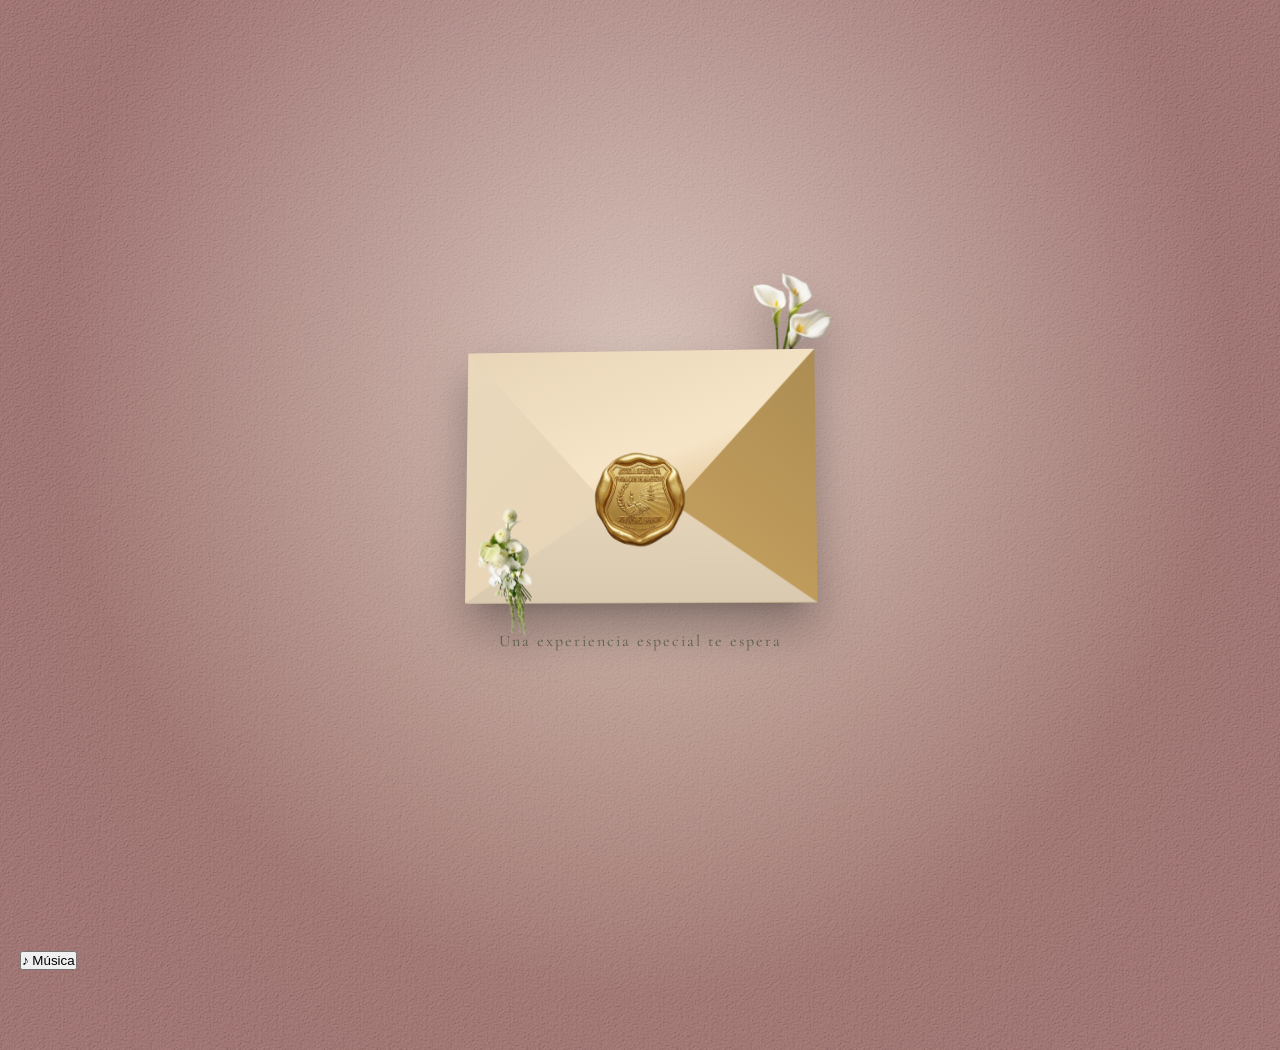
==== index.html @ a8f08524 "first commit" ====
<!DOCTYPE html>
<html lang="es">
<head>
    <meta charset="UTF-8">
    <meta name="viewport" content="width=device-width, initial-scale=1.0">
    <title>Invitación | Feria Educativa y Productiva</title>
    <meta property="og:type" content="website">
    <meta property="og:title" content="Una invitación especial">
    <meta property="og:description" content="Te invitamos a ser parte de la Apertura de la Feria Educativa y Productiva.">
    <meta property="og:image" content="https://TU-DOMINIO.com/assets/img/preview-invitacion.jpg">
    <meta property="og:url" content="https://TU-DOMINIO.com/">
    <meta property="og:image:width" content="1200">
    <meta property="og:image:height" content="630">

    <!-- Twitter y otras plataformas -->
    <meta name="twitter:card" content="summary_large_image">
    <meta name="twitter:title" content="Una invitación especial">
    <meta name="twitter:description" content="Apertura de la Feria Educativa y Productiva">
    <meta name="twitter:image" content="https://TU-DOMINIO.com/assets/img/preview-invitacion.jpg">
    <link rel="stylesheet" href="style.css">
</head>
<body>

    <main class="scene">

        <div class="envelope-wrapper" id="envelopeWrapper">

            <div class="envelope">
                
                <div class="envelope-back"></div>
                
                <!-- Decoración superior derecha -->
                <img src="assets/img/flores1.png" class="decoracion flor-superior" alt="Flores decorativas">

                <!-- Decoración inferior izquierda -->
                <img src="assets/img/flor2.png" class="decoracion flor-inferior" alt="Flores decorativas">
                
                <!-- Parte trasera -->
                <!-- Carta interior -->
                <div class="letter">
                    <div class="letter-content">
                        <span class="letter-title">Una invitación especial</span>
                        <span class="letter-subtitle">
                            Feria Educativa y Productiva
                        </span>
                    </div>
                </div>

                <!-- Pliegues laterales -->
                <div class="fold-left"></div>
                <div class="fold-right"></div>

                <!-- Pliegue inferior -->
                <div class="fold-bottom"></div>

                <!-- Solapa superior -->
                <div class="flap"></div>

                <button class="seal-button" id="sealButton" aria-label="Abrir invitación">
                    <img src="assets/img/sello.png" class="sello" alt="Sello">
                </button>
            </div>

        </div>

        <p class="scene-caption">Una experiencia especial te espera</p>

    </main>

    <!-- Audio de fondo de la invitación -->
  <audio id="bg-music" loop preload="auto">
    <source src="../assets/audio/musica-feria.mp3" type="audio/mpeg">
  </audio>

  <!-- Botón discreto para controlar la música -->
  <button type="button" id="music-toggle" class="music-btn" aria-label="Activar o pausar música">
    ♪ Música
  </button>

  <script src="script.js"></script>
</body>
</html>
---- style.css ----
@import url('https://fonts.googleapis.com/css2?family=Cormorant+Garamond:wght@400;500;600&family=Great+Vibes&display=swap');

/* =================================
   VARIABLES
================================= */

:root {
    --olive: #F7E5C8;
    --olive-light: #e8d5b7;
    --olive-dark: #c6a15f;

    --gold: #722F37;
    --gold-light: #e8d5b7;

    --cream: #f3f0e9;
}


/* =================================
   RESET
================================= */

* {
    margin: 0;
    padding: 0;
    box-sizing: border-box;
}

body {
    min-height: 100vh;
    overflow-x: hidden;

    background:var(--gold);
    background-image: 
      /* 1. Iluminación suave tipo duna / luz natural */
      radial-gradient(ellipse at 50% 35%, rgba(255, 250, 240, 0.55) 0%, transparent 65%),
      radial-gradient(ellipse at 50% 55%, rgba(186, 162, 124, 0.25) 0%, transparent 70%),
      /* 2. Relieve granular 3D de arena mediante iluminación SVG */
      url("data:image/svg+xml,%3Csvg viewBox='0 0 160 160' xmlns='http://www.w3.org/2000/svg'%3E%3Cfilter id='sandTexture'%3E%3CfeTurbulence type='fractalNoise' baseFrequency='1.35' numOctaves='3' seed='12' stitchTiles='stitch' result='noise'/%3E%3CfeDiffuseLighting in='noise' lighting-color='%23f7eedc' surfaceScale='1.6' result='light'%3E%3CfeDistantLight azimuth='45' elevation='55'/%3E%3C/feDiffuseLighting%3E%3C/filter%3E%3Crect width='100%25' height='100%25' filter='url(%23sandTexture)' opacity='0.42'/%3E%3C/svg%3E");
    background-repeat: no-repeat, no-repeat, repeat;
    background-size: 100% 100%, 100% 100%, 150px 150px;
    font-family: 'Cinzel', serif;
    overflow-x: hidden;
    padding: 50px 20px 80px 20px;

    font-family: 'Cormorant Garamond', serif;
}


/* =================================
   ESCENA
================================= */

.scene {
    min-height: 100vh;
    min-height: 100svh;

    display: flex;
    flex-direction: column;
    align-items: center;
    justify-content: center;

    padding: 30px 18px;
}


/* =================================
   CONTENEDOR DEL SOBRE
================================= */

.envelope-wrapper {
    width: min(88vw, 350px);
    aspect-ratio: 1.38 / 1;

    perspective: 1600px;

    transition:
        transform 1.4s ease,
        opacity 1s ease;
}

.envelope {
    position: relative;
    width: 100%;
    height: 100%;

    transform-style: preserve-3d;
    transform: rotateX(7deg) rotateY(-4deg);

    filter: drop-shadow(0 25px 22px rgba(0, 0, 0, 0.28));

    transition: transform 1.5s ease;
}


/* =================================
   PAPEL DEL SOBRE
================================= */

.envelope-back {
    position: absolute;
    inset: 0;
    overflow: hidden;

    border-radius: 4px;

    background:
        repeating-linear-gradient(
            110deg,
            rgba(255,255,255,.018) 0px,
            rgba(255,255,255,.018) 1px,
            transparent 2px,
            transparent 4px
        ),
        repeating-linear-gradient(
            0deg,
            rgba(0,0,0,.015) 0px,
            transparent 2px,
            transparent 5px
        ),
        linear-gradient(
            145deg,
            var(--olive-light),
            var(--olive) 65%,
            var(--olive-dark)
        );

    box-shadow:
        inset 0 2px 3px rgba(255,255,255,.16),
        inset 0 -8px 15px rgba(0,0,0,.16);
}


/* =================================
   CARTA INTERIOR
================================= */

.letter {
    position: absolute;

    width: 88%;
    height: 92%;

    left: 6%;
    bottom: 3%;

    background:
        repeating-linear-gradient(
            45deg,
            rgba(0,0,0,.015) 0px,
            rgba(0,0,0,.015) 1px,
            transparent 2px,
            transparent 4px
        ),
        #f8f5ef;

    box-shadow:
        0 8px 20px rgba(0,0,0,.20);

    z-index: 1;

    transform: translateY(0);

    transition:
        transform 1.7s cubic-bezier(.2,.7,.2,1);
}

.letter-content {
    position: absolute;
    top: 15%;
    left: 0;
    width: 100%;

    text-align: center;
    color: var(--gold);
}

.letter-title {
    display: block;
    font-family: 'Great Vibes', cursive;
    font-size: clamp(22px, 5vw, 36px);
}

.letter-subtitle {
    display: block;
    font-size: clamp(14px, 3vw, 20px);
    letter-spacing: 2px;
    margin-top: 10px;
}


/* =================================
   PLIEGUE IZQUIERDO
================================= */

.fold-left {
    position: absolute;
    inset: 0;

    background:
        linear-gradient(
            130deg,
            rgba(255,255,255,.07),
            transparent 65%
        ),
        var(--olive-light);

    clip-path: polygon(
        0 0,
        0 100%,
        50% 56%
    );

    z-index: 3;
}


/* =================================
   PLIEGUE DERECHO
================================= */

.fold-right {
    position: absolute;
    inset: 0;

    background:
        linear-gradient(
            220deg,
            rgba(0,0,0,.13),
            transparent 65%
        ),
        var(--olive-dark);

    clip-path: polygon(
        100% 0,
        100% 100%,
        50% 56%
    );

    z-index: 3;
}


/* =================================
   PLIEGUE INFERIOR
================================= */

.fold-bottom {
    position: absolute;
    inset: 0;

    background:
        linear-gradient(
            to bottom,
            rgba(255,255,255,.04),
            rgba(0,0,0,.12)
        ),
        var(--olive);

    clip-path: polygon(
        0 100%,
        50% 52%,
        100% 100%
    );

    z-index: 4;
}


/* =================================
   SOLAPA SUPERIOR 3D
================================= */

.flap {
    position: absolute;

    inset: 0 0 auto 0;
    height: 76%;

    clip-path: polygon(
        0 0,
        100% 0,
        50% 100%
    );

    background:
        repeating-linear-gradient(
            115deg,
            rgba(255,255,255,.02) 0px,
            rgba(255,255,255,.02) 1px,
            transparent 2px,
            transparent 4px
        ),
        linear-gradient(
            160deg,
            var(--olive-light),
            var(--olive) 55%,
            var(--olive-dark)
        );

    transform-origin: top center;
    transform: rotateX(0deg);

    transition:
        transform 1.5s cubic-bezier(.22,.65,.25,1);

    backface-visibility: visible;

    z-index: 7;
}

/* ==============================
   IMAGEN DEL SELLO
================================ */

.sello {
    position: absolute;

    width: 120px;
    height: auto;

    top: 65%;
    left: 50%;

    transform: translate(-50%, -50%);

    object-fit: contain;

    z-index: 8; /* Antes era 6 */

    pointer-events: none;

    transition:
        transform 0.5s ease,
        opacity 0.5s ease;
}
/* Desaparición del sello al hacer clic */
.control-sobre:checked + .sobre .sello {
    opacity: 0;
    transform: translate(-50%, -50%) scale(0.4);
    transition: opacity 0.5s ease, transform 0.5s ease;
}

/* Botón del sello */
.seal-button {
    position: absolute;
    top: 60%;
    left: 50%;

    width: 100px;
    height: auto;

    transform: translate(-50%, -50%);

    border: none;
    background: transparent;
    cursor: pointer;

    z-index: 8;
}

/* Imagen dentro del botón */
.seal-button .sello {
    position: relative;
    top: auto;
    left: auto;

    width: 100%;
    height: 100%;

    transform: none;
    object-fit: contain;

    pointer-events: none;
}

/* Desaparece el sello al abrir */
.envelope-wrapper.open .seal-button {
    opacity: 0;
    transform: translate(-50%, -50%) scale(0.3);
    pointer-events: none;

    transition: opacity 0.5s ease, transform 0.5s ease;
}

/* La hoja sale del sobre */
.envelope-wrapper.open .letter {
    transform: translateY(-110%);
    z-index: 6;
}

/* Solapa se abre */
.envelope-wrapper.open .flap {
    transform: rotateX(180deg);
    z-index: 0;
}

/* =================================
   DECORACIONES FLORALES
================================= */

.decoracion {
    position: absolute;
    height: auto;
    object-fit: contain;
    pointer-events: none;
    z-index: 5;
}

/* Flores superiores derecha */
.flor-superior {
    width: 100px;

    top: -85px;
    right: -25px;

    transform: rotate(8deg);
}

/* Flores inferiores izquierda */
.flor-inferior {
    width: 135px;

    bottom: -35px;
    left: -25px;

    transform: rotate(-8deg);
}

@keyframes indicate {
    0%, 100% {
        transform: translateY(0);
        opacity: 1;
    }

    50% {
        transform: translateY(5px);
        opacity: .5;
    }
}


/* =================================
   TEXTO EXTERIOR
================================= */

.scene-caption {
    margin-top: 28px;

    font-family: 'Cormorant Garamond', serif;

    font-size: 16px;
    letter-spacing: 2px;

    color: #62664f;

    text-align: center;

    transition: opacity .5s ease;
}


/* =================================
   ANIMACIÓN AL ABRIR
================================= */

.envelope-wrapper.open .flap {
    transform: rotateX(180deg);
    z-index: 0;
}

.envelope-wrapper.open .seal-button {
    opacity: 0;
    transform: translate(-50%, -50%) scale(.3);
    pointer-events: none;
}

.envelope-wrapper.open .open-instruction {
    opacity: 0;
    transform: translateY(10px);
}

.envelope-wrapper.open .letter {
    transform: translateY(-75%);
}

.envelope-wrapper.open .envelope {
    transform: rotateX(0deg) rotateY(0deg) scale(1.03);
}

.envelope-wrapper.open {
    transform: translateY(-10px);
}

.envelope-wrapper.open ~ .scene-caption {
    opacity: 0;
}


/* =================================
   RESPONSIVE
================================= */

@media (max-width: 600px) {

    .scene {
        padding: 20px 12px;
    }

    .envelope-wrapper {
        width: min(94vw, 440px);
    }

    .scene-caption {
        margin-top: 22px;
        font-size: 14px;
    }

    .open-instruction {
        font-size: 19px;
    }
}

@media (max-width: 360px) {

    .envelope-wrapper {
        width: 96vw;
    }

    .seal-button {
        width: 95px;
    }

    .open-instruction {
        font-size: 17px;
    }
}


/* Reducir animaciones si el dispositivo lo solicita */

@media (prefers-reduced-motion: reduce) {
    *,
    *::before,
    *::after {
        animation-duration: .01ms !important;
        transition-duration: .01ms !important;
    }
}
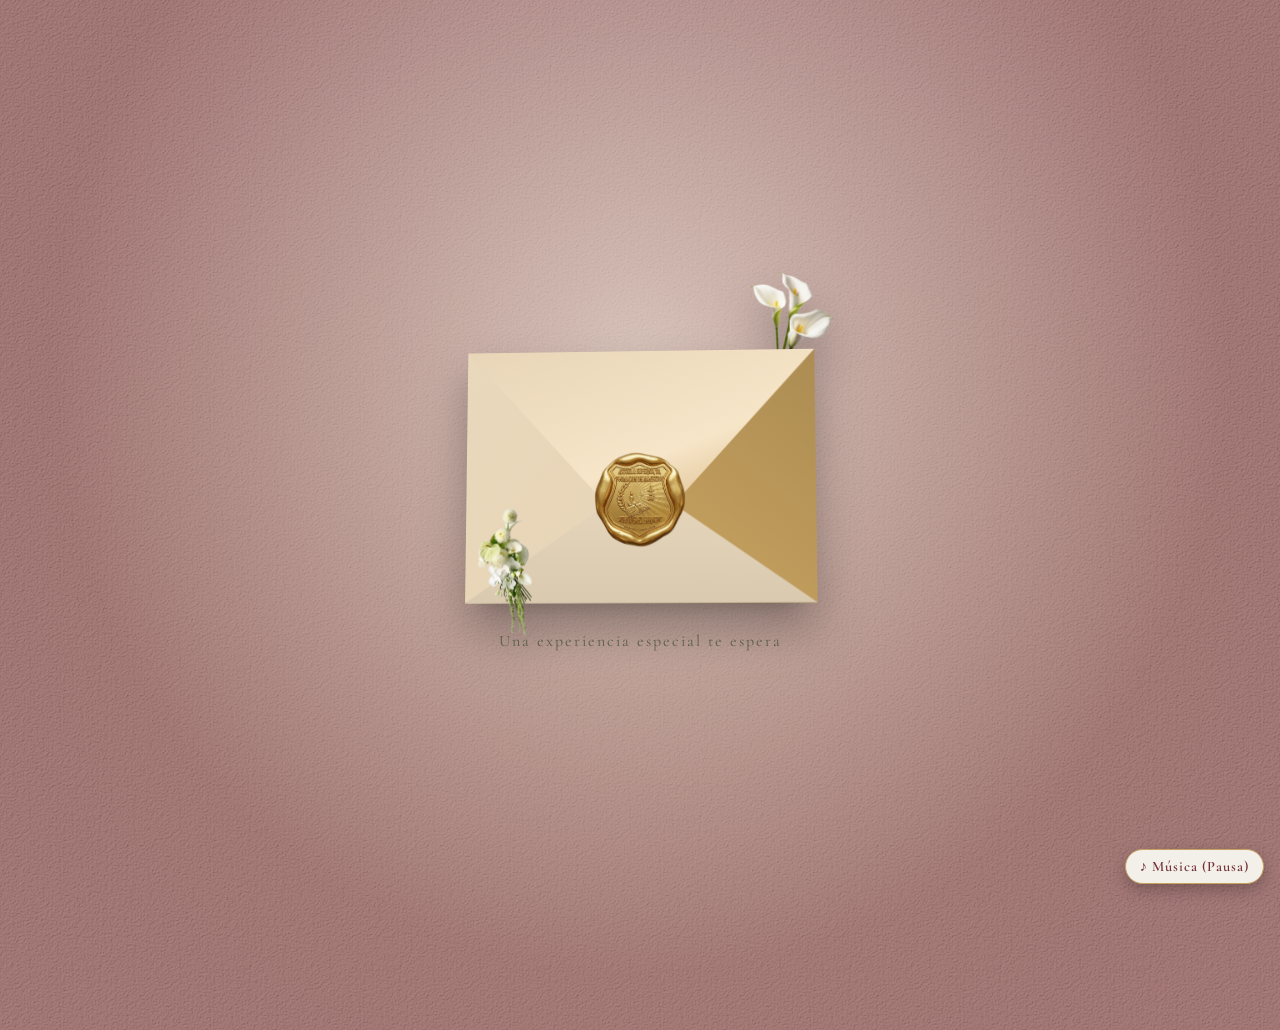
==== commit 2a71399d: "tercer commit" ====
--- a/index.html
+++ b/index.html
@@ -1,82 +1,82 @@
-<!DOCTYPE html>
-<html lang="es">
-<head>
-    <meta charset="UTF-8">
-    <meta name="viewport" content="width=device-width, initial-scale=1.0">
-    <title>Invitación | Feria Educativa y Productiva</title>
-    <meta property="og:type" content="website">
-    <meta property="og:title" content="Una invitación especial">
-    <meta property="og:description" content="Te invitamos a ser parte de la Apertura de la Feria Educativa y Productiva.">
-    <meta property="og:image" content="https://TU-DOMINIO.com/assets/img/preview-invitacion.jpg">
-    <meta property="og:url" content="https://TU-DOMINIO.com/">
-    <meta property="og:image:width" content="1200">
-    <meta property="og:image:height" content="630">
-
-    <!-- Twitter y otras plataformas -->
-    <meta name="twitter:card" content="summary_large_image">
-    <meta name="twitter:title" content="Una invitación especial">
-    <meta name="twitter:description" content="Apertura de la Feria Educativa y Productiva">
-    <meta name="twitter:image" content="https://TU-DOMINIO.com/assets/img/preview-invitacion.jpg">
-    <link rel="stylesheet" href="style.css">
-</head>
-<body>
-
-    <main class="scene">
-
-        <div class="envelope-wrapper" id="envelopeWrapper">
-
-            <div class="envelope">
-                
-                <div class="envelope-back"></div>
-                
-                <!-- Decoración superior derecha -->
-                <img src="assets/img/flores1.png" class="decoracion flor-superior" alt="Flores decorativas">
-
-                <!-- Decoración inferior izquierda -->
-                <img src="assets/img/flor2.png" class="decoracion flor-inferior" alt="Flores decorativas">
-                
-                <!-- Parte trasera -->
-                <!-- Carta interior -->
-                <div class="letter">
-                    <div class="letter-content">
-                        <span class="letter-title">Una invitación especial</span>
-                        <span class="letter-subtitle">
-                            Feria Educativa y Productiva
-                        </span>
-                    </div>
-                </div>
-
-                <!-- Pliegues laterales -->
-                <div class="fold-left"></div>
-                <div class="fold-right"></div>
-
-                <!-- Pliegue inferior -->
-                <div class="fold-bottom"></div>
-
-                <!-- Solapa superior -->
-                <div class="flap"></div>
-
-                <button class="seal-button" id="sealButton" aria-label="Abrir invitación">
-                    <img src="assets/img/sello.png" class="sello" alt="Sello">
-                </button>
-            </div>
-
-        </div>
-
-        <p class="scene-caption">Una experiencia especial te espera</p>
-
-    </main>
-
-    <!-- Audio de fondo de la invitación -->
-  <audio id="bg-music" loop preload="auto">
-    <source src="../assets/audio/musica-feria.mp3" type="audio/mpeg">
-  </audio>
-
-  <!-- Botón discreto para controlar la música -->
-  <button type="button" id="music-toggle" class="music-btn" aria-label="Activar o pausar música">
-    ♪ Música
-  </button>
-
-  <script src="script.js"></script>
-</body>
+<!DOCTYPE html>
+<html lang="es">
+<head>
+    <meta charset="UTF-8">
+    <meta name="viewport" content="width=device-width, initial-scale=1.0">
+    <title>Invitación | Feria Educativa y Productiva</title>
+    <meta property="og:type" content="website">
+    <meta property="og:title" content="Una invitación especial">
+    <meta property="og:description" content="Te invitamos a ser parte de la Apertura de la Feria Educativa y Productiva.">
+    <meta property="og:image" content="https://jmcn2.github.io/Invitacion-Digital/assets/img/Invitacion.png">
+    <meta property="og:url" content="https://jmcn2.github.io/Invitacion-Digital/">
+    <meta property="og:image:width" content="1200">
+    <meta property="og:image:height" content="630">
+
+    <!-- Twitter y otras plataformas -->
+    <meta name="twitter:card" content="summary_large_image">
+    <meta name="twitter:title" content="Una invitación especial">
+    <meta name="twitter:description" content="Apertura de la Feria Educativa y Productiva">
+    <meta name="twitter:image" content="https://TU-DOMINIO.com/assets/img/preview-invitacion.jpg">
+    <link rel="stylesheet" href="style.css">
+</head>
+<body>
+
+    <main class="scene">
+
+        <div class="envelope-wrapper" id="envelopeWrapper">
+
+            <div class="envelope">
+                
+                <div class="envelope-back"></div>
+                
+                <!-- Decoración superior derecha -->
+                <img src="assets/img/flores1.png" class="decoracion flor-superior" alt="Flores decorativas">
+
+                <!-- Decoración inferior izquierda -->
+                <img src="assets/img/flor2.png" class="decoracion flor-inferior" alt="Flores decorativas">
+                
+                <!-- Parte trasera -->
+                <!-- Carta interior -->
+                <div class="letter">
+                    <div class="letter-content">
+                        <span class="letter-title">Una invitación especial</span>
+                        <span class="letter-subtitle">
+                            Feria Educativa y Productiva
+                        </span>
+                    </div>
+                </div>
+
+                <!-- Pliegues laterales -->
+                <div class="fold-left"></div>
+                <div class="fold-right"></div>
+
+                <!-- Pliegue inferior -->
+                <div class="fold-bottom"></div>
+
+                <!-- Solapa superior -->
+                <div class="flap"></div>
+
+                <button class="seal-button" id="sealButton" aria-label="Abrir invitación">
+                    <img src="assets/img/sello.png" class="sello" alt="Sello">
+                </button>
+            </div>
+
+        </div>
+
+        <p class="scene-caption">Una experiencia especial te espera</p>
+
+    </main>
+
+    <!-- Audio de fondo de la invitación -->
+    <audio id="bg-music" loop preload="auto" playsinline>
+        <source src="assets/music/brief.mp3" type="audio/mpeg">
+    </audio>
+
+    <!-- Botón discreto para controlar la música -->
+    <button type="button" id="music-toggle" class="music-btn" aria-label="Activar o pausar música">
+        ♪ Música
+    </button>
+
+  <script src="script.js"></script>
+</body>
 </html>
--- a/style.css
+++ b/style.css
@@ -1,549 +1,578 @@
-@import url('https://fonts.googleapis.com/css2?family=Cormorant+Garamond:wght@400;500;600&family=Great+Vibes&display=swap');
-
-/* =================================
-   VARIABLES
-================================= */
-
-:root {
-    --olive: #F7E5C8;
-    --olive-light: #e8d5b7;
-    --olive-dark: #c6a15f;
-
-    --gold: #722F37;
-    --gold-light: #e8d5b7;
-
-    --cream: #f3f0e9;
-}
-
-
-/* =================================
-   RESET
-================================= */
-
-* {
-    margin: 0;
-    padding: 0;
-    box-sizing: border-box;
-}
-
-body {
-    min-height: 100vh;
-    overflow-x: hidden;
-
-    background:var(--gold);
-    background-image: 
-      /* 1. Iluminación suave tipo duna / luz natural */
-      radial-gradient(ellipse at 50% 35%, rgba(255, 250, 240, 0.55) 0%, transparent 65%),
-      radial-gradient(ellipse at 50% 55%, rgba(186, 162, 124, 0.25) 0%, transparent 70%),
-      /* 2. Relieve granular 3D de arena mediante iluminación SVG */
-      url("data:image/svg+xml,%3Csvg viewBox='0 0 160 160' xmlns='http://www.w3.org/2000/svg'%3E%3Cfilter id='sandTexture'%3E%3CfeTurbulence type='fractalNoise' baseFrequency='1.35' numOctaves='3' seed='12' stitchTiles='stitch' result='noise'/%3E%3CfeDiffuseLighting in='noise' lighting-color='%23f7eedc' surfaceScale='1.6' result='light'%3E%3CfeDistantLight azimuth='45' elevation='55'/%3E%3C/feDiffuseLighting%3E%3C/filter%3E%3Crect width='100%25' height='100%25' filter='url(%23sandTexture)' opacity='0.42'/%3E%3C/svg%3E");
-    background-repeat: no-repeat, no-repeat, repeat;
-    background-size: 100% 100%, 100% 100%, 150px 150px;
-    font-family: 'Cinzel', serif;
-    overflow-x: hidden;
-    padding: 50px 20px 80px 20px;
-
-    font-family: 'Cormorant Garamond', serif;
-}
-
-
-/* =================================
-   ESCENA
-================================= */
-
-.scene {
-    min-height: 100vh;
-    min-height: 100svh;
-
-    display: flex;
-    flex-direction: column;
-    align-items: center;
-    justify-content: center;
-
-    padding: 30px 18px;
-}
-
-
-/* =================================
-   CONTENEDOR DEL SOBRE
-================================= */
-
-.envelope-wrapper {
-    width: min(88vw, 350px);
-    aspect-ratio: 1.38 / 1;
-
-    perspective: 1600px;
-
-    transition:
-        transform 1.4s ease,
-        opacity 1s ease;
-}
-
-.envelope {
-    position: relative;
-    width: 100%;
-    height: 100%;
-
-    transform-style: preserve-3d;
-    transform: rotateX(7deg) rotateY(-4deg);
-
-    filter: drop-shadow(0 25px 22px rgba(0, 0, 0, 0.28));
-
-    transition: transform 1.5s ease;
-}
-
-
-/* =================================
-   PAPEL DEL SOBRE
-================================= */
-
-.envelope-back {
-    position: absolute;
-    inset: 0;
-    overflow: hidden;
-
-    border-radius: 4px;
-
-    background:
-        repeating-linear-gradient(
-            110deg,
-            rgba(255,255,255,.018) 0px,
-            rgba(255,255,255,.018) 1px,
-            transparent 2px,
-            transparent 4px
-        ),
-        repeating-linear-gradient(
-            0deg,
-            rgba(0,0,0,.015) 0px,
-            transparent 2px,
-            transparent 5px
-        ),
-        linear-gradient(
-            145deg,
-            var(--olive-light),
-            var(--olive) 65%,
-            var(--olive-dark)
-        );
-
-    box-shadow:
-        inset 0 2px 3px rgba(255,255,255,.16),
-        inset 0 -8px 15px rgba(0,0,0,.16);
-}
-
-
-/* =================================
-   CARTA INTERIOR
-================================= */
-
-.letter {
-    position: absolute;
-
-    width: 88%;
-    height: 92%;
-
-    left: 6%;
-    bottom: 3%;
-
-    background:
-        repeating-linear-gradient(
-            45deg,
-            rgba(0,0,0,.015) 0px,
-            rgba(0,0,0,.015) 1px,
-            transparent 2px,
-            transparent 4px
-        ),
-        #f8f5ef;
-
-    box-shadow:
-        0 8px 20px rgba(0,0,0,.20);
-
-    z-index: 1;
-
-    transform: translateY(0);
-
-    transition:
-        transform 1.7s cubic-bezier(.2,.7,.2,1);
-}
-
-.letter-content {
-    position: absolute;
-    top: 15%;
-    left: 0;
-    width: 100%;
-
-    text-align: center;
-    color: var(--gold);
-}
-
-.letter-title {
-    display: block;
-    font-family: 'Great Vibes', cursive;
-    font-size: clamp(22px, 5vw, 36px);
-}
-
-.letter-subtitle {
-    display: block;
-    font-size: clamp(14px, 3vw, 20px);
-    letter-spacing: 2px;
-    margin-top: 10px;
-}
-
-
-/* =================================
-   PLIEGUE IZQUIERDO
-================================= */
-
-.fold-left {
-    position: absolute;
-    inset: 0;
-
-    background:
-        linear-gradient(
-            130deg,
-            rgba(255,255,255,.07),
-            transparent 65%
-        ),
-        var(--olive-light);
-
-    clip-path: polygon(
-        0 0,
-        0 100%,
-        50% 56%
-    );
-
-    z-index: 3;
-}
-
-
-/* =================================
-   PLIEGUE DERECHO
-================================= */
-
-.fold-right {
-    position: absolute;
-    inset: 0;
-
-    background:
-        linear-gradient(
-            220deg,
-            rgba(0,0,0,.13),
-            transparent 65%
-        ),
-        var(--olive-dark);
-
-    clip-path: polygon(
-        100% 0,
-        100% 100%,
-        50% 56%
-    );
-
-    z-index: 3;
-}
-
-
-/* =================================
-   PLIEGUE INFERIOR
-================================= */
-
-.fold-bottom {
-    position: absolute;
-    inset: 0;
-
-    background:
-        linear-gradient(
-            to bottom,
-            rgba(255,255,255,.04),
-            rgba(0,0,0,.12)
-        ),
-        var(--olive);
-
-    clip-path: polygon(
-        0 100%,
-        50% 52%,
-        100% 100%
-    );
-
-    z-index: 4;
-}
-
-
-/* =================================
-   SOLAPA SUPERIOR 3D
-================================= */
-
-.flap {
-    position: absolute;
-
-    inset: 0 0 auto 0;
-    height: 76%;
-
-    clip-path: polygon(
-        0 0,
-        100% 0,
-        50% 100%
-    );
-
-    background:
-        repeating-linear-gradient(
-            115deg,
-            rgba(255,255,255,.02) 0px,
-            rgba(255,255,255,.02) 1px,
-            transparent 2px,
-            transparent 4px
-        ),
-        linear-gradient(
-            160deg,
-            var(--olive-light),
-            var(--olive) 55%,
-            var(--olive-dark)
-        );
-
-    transform-origin: top center;
-    transform: rotateX(0deg);
-
-    transition:
-        transform 1.5s cubic-bezier(.22,.65,.25,1);
-
-    backface-visibility: visible;
-
-    z-index: 7;
-}
-
-/* ==============================
-   IMAGEN DEL SELLO
-================================ */
-
-.sello {
-    position: absolute;
-
-    width: 120px;
-    height: auto;
-
-    top: 65%;
-    left: 50%;
-
-    transform: translate(-50%, -50%);
-
-    object-fit: contain;
-
-    z-index: 8; /* Antes era 6 */
-
-    pointer-events: none;
-
-    transition:
-        transform 0.5s ease,
-        opacity 0.5s ease;
-}
-/* Desaparición del sello al hacer clic */
-.control-sobre:checked + .sobre .sello {
-    opacity: 0;
-    transform: translate(-50%, -50%) scale(0.4);
-    transition: opacity 0.5s ease, transform 0.5s ease;
-}
-
-/* Botón del sello */
-.seal-button {
-    position: absolute;
-    top: 60%;
-    left: 50%;
-
-    width: 100px;
-    height: auto;
-
-    transform: translate(-50%, -50%);
-
-    border: none;
-    background: transparent;
-    cursor: pointer;
-
-    z-index: 8;
-}
-
-/* Imagen dentro del botón */
-.seal-button .sello {
-    position: relative;
-    top: auto;
-    left: auto;
-
-    width: 100%;
-    height: 100%;
-
-    transform: none;
-    object-fit: contain;
-
-    pointer-events: none;
-}
-
-/* Desaparece el sello al abrir */
-.envelope-wrapper.open .seal-button {
-    opacity: 0;
-    transform: translate(-50%, -50%) scale(0.3);
-    pointer-events: none;
-
-    transition: opacity 0.5s ease, transform 0.5s ease;
-}
-
-/* La hoja sale del sobre */
-.envelope-wrapper.open .letter {
-    transform: translateY(-110%);
-    z-index: 6;
-}
-
-/* Solapa se abre */
-.envelope-wrapper.open .flap {
-    transform: rotateX(180deg);
-    z-index: 0;
-}
-
-/* =================================
-   DECORACIONES FLORALES
-================================= */
-
-.decoracion {
-    position: absolute;
-    height: auto;
-    object-fit: contain;
-    pointer-events: none;
-    z-index: 5;
-}
-
-/* Flores superiores derecha */
-.flor-superior {
-    width: 100px;
-
-    top: -85px;
-    right: -25px;
-
-    transform: rotate(8deg);
-}
-
-/* Flores inferiores izquierda */
-.flor-inferior {
-    width: 135px;
-
-    bottom: -35px;
-    left: -25px;
-
-    transform: rotate(-8deg);
-}
-
-@keyframes indicate {
-    0%, 100% {
-        transform: translateY(0);
-        opacity: 1;
-    }
-
-    50% {
-        transform: translateY(5px);
-        opacity: .5;
-    }
-}
-
-
-/* =================================
-   TEXTO EXTERIOR
-================================= */
-
-.scene-caption {
-    margin-top: 28px;
-
-    font-family: 'Cormorant Garamond', serif;
-
-    font-size: 16px;
-    letter-spacing: 2px;
-
-    color: #62664f;
-
-    text-align: center;
-
-    transition: opacity .5s ease;
-}
-
-
-/* =================================
-   ANIMACIÓN AL ABRIR
-================================= */
-
-.envelope-wrapper.open .flap {
-    transform: rotateX(180deg);
-    z-index: 0;
-}
-
-.envelope-wrapper.open .seal-button {
-    opacity: 0;
-    transform: translate(-50%, -50%) scale(.3);
-    pointer-events: none;
-}
-
-.envelope-wrapper.open .open-instruction {
-    opacity: 0;
-    transform: translateY(10px);
-}
-
-.envelope-wrapper.open .letter {
-    transform: translateY(-75%);
-}
-
-.envelope-wrapper.open .envelope {
-    transform: rotateX(0deg) rotateY(0deg) scale(1.03);
-}
-
-.envelope-wrapper.open {
-    transform: translateY(-10px);
-}
-
-.envelope-wrapper.open ~ .scene-caption {
-    opacity: 0;
-}
-
-
-/* =================================
-   RESPONSIVE
-================================= */
-
-@media (max-width: 600px) {
-
-    .scene {
-        padding: 20px 12px;
-    }
-
-    .envelope-wrapper {
-        width: min(94vw, 440px);
-    }
-
-    .scene-caption {
-        margin-top: 22px;
-        font-size: 14px;
-    }
-
-    .open-instruction {
-        font-size: 19px;
-    }
-}
-
-@media (max-width: 360px) {
-
-    .envelope-wrapper {
-        width: 96vw;
-    }
-
-    .seal-button {
-        width: 95px;
-    }
-
-    .open-instruction {
-        font-size: 17px;
-    }
-}
-
-
-/* Reducir animaciones si el dispositivo lo solicita */
-
-@media (prefers-reduced-motion: reduce) {
-    *,
-    *::before,
-    *::after {
-        animation-duration: .01ms !important;
-        transition-duration: .01ms !important;
-    }
+@import url('https://fonts.googleapis.com/css2?family=Cormorant+Garamond:wght@400;500;600&family=Great+Vibes&display=swap');
+
+/* =================================
+   VARIABLES
+================================= */
+
+:root {
+    --olive: #F7E5C8;
+    --olive-light: #e8d5b7;
+    --olive-dark: #c6a15f;
+
+    --gold: #722F37;
+    --gold-light: #e8d5b7;
+
+    --cream: #f3f0e9;
+}
+
+
+/* =================================
+   RESET
+================================= */
+
+*,
+*::before,
+*::after {
+    margin: 0;
+    padding: 0;
+    box-sizing: border-box;
+}
+
+body {
+    min-height: 100vh;
+    overflow-x: hidden;
+
+    background:var(--gold);
+    background-image: 
+      /* 1. Iluminación suave tipo duna / luz natural */
+      radial-gradient(ellipse at 50% 35%, rgba(255, 250, 240, 0.55) 0%, transparent 65%),
+      radial-gradient(ellipse at 50% 55%, rgba(186, 162, 124, 0.25) 0%, transparent 70%),
+      /* 2. Relieve granular 3D de arena mediante iluminación SVG */
+      url("data:image/svg+xml,%3Csvg viewBox='0 0 160 160' xmlns='http://www.w3.org/2000/svg'%3E%3Cfilter id='sandTexture'%3E%3CfeTurbulence type='fractalNoise' baseFrequency='1.35' numOctaves='3' seed='12' stitchTiles='stitch' result='noise'/%3E%3CfeDiffuseLighting in='noise' lighting-color='%23f7eedc' surfaceScale='1.6' result='light'%3E%3CfeDistantLight azimuth='45' elevation='55'/%3E%3C/feDiffuseLighting%3E%3C/filter%3E%3Crect width='100%25' height='100%25' filter='url(%23sandTexture)' opacity='0.42'/%3E%3C/svg%3E");
+    background-repeat: no-repeat, no-repeat, repeat;
+    background-size: 100% 100%, 100% 100%, 150px 150px;
+    font-family: 'Cinzel', serif;
+    overflow-x: hidden;
+    padding: 50px 20px 80px 20px;
+
+    font-family: 'Cormorant Garamond', serif;
+}
+
+
+/* =================================
+   ESCENA
+================================= */
+
+.scene {
+    min-height: 100vh;
+    min-height: 100svh;
+
+    display: flex;
+    flex-direction: column;
+    align-items: center;
+    justify-content: center;
+
+    padding: 30px 18px;
+}
+
+
+/* =================================
+   CONTENEDOR DEL SOBRE
+================================= */
+
+.envelope-wrapper {
+    width: min(88vw, 350px);
+    aspect-ratio: 1.38 / 1;
+
+    perspective: 1600px;
+
+    transition:
+        transform 1.4s ease,
+        opacity 1s ease;
+}
+
+.envelope {
+    position: relative;
+    width: 100%;
+    height: 100%;
+
+    transform-style: preserve-3d;
+    transform: rotateX(7deg) rotateY(-4deg);
+
+    filter: drop-shadow(0 25px 22px rgba(0, 0, 0, 0.28));
+
+    transition: transform 1.5s ease;
+}
+
+
+/* =================================
+   PAPEL DEL SOBRE
+================================= */
+
+.envelope-back {
+    position: absolute;
+    inset: 0;
+    overflow: hidden;
+
+    border-radius: 4px;
+
+    background:
+        repeating-linear-gradient(
+            110deg,
+            rgba(255,255,255,.018) 0px,
+            rgba(255,255,255,.018) 1px,
+            transparent 2px,
+            transparent 4px
+        ),
+        repeating-linear-gradient(
+            0deg,
+            rgba(0,0,0,.015) 0px,
+            transparent 2px,
+            transparent 5px
+        ),
+        linear-gradient(
+            145deg,
+            var(--olive-light),
+            var(--olive) 65%,
+            var(--olive-dark)
+        );
+
+    box-shadow:
+        inset 0 2px 3px rgba(255,255,255,.16),
+        inset 0 -8px 15px rgba(0,0,0,.16);
+}
+
+
+/* =================================
+   CARTA INTERIOR
+================================= */
+
+.letter {
+    position: absolute;
+
+    width: 88%;
+    height: 92%;
+
+    left: 6%;
+    bottom: 3%;
+
+    background:
+        repeating-linear-gradient(
+            45deg,
+            rgba(0,0,0,.015) 0px,
+            rgba(0,0,0,.015) 1px,
+            transparent 2px,
+            transparent 4px
+        ),
+        #f8f5ef;
+
+    box-shadow:
+        0 8px 20px rgba(0,0,0,.20);
+
+    z-index: 1;
+
+    transform: translateY(0);
+
+    transition:
+        transform 1.7s cubic-bezier(.2,.7,.2,1);
+}
+
+.letter-content {
+    position: absolute;
+    top: 15%;
+    left: 0;
+    width: 100%;
+
+    text-align: center;
+    color: var(--gold);
+}
+
+.letter-title {
+    display: block;
+    font-family: 'Great Vibes', cursive;
+    font-size: clamp(22px, 5vw, 36px);
+}
+
+.letter-subtitle {
+    display: block;
+    font-size: clamp(14px, 3vw, 20px);
+    letter-spacing: 2px;
+    margin-top: 10px;
+}
+
+
+/* =================================
+   PLIEGUE IZQUIERDO
+================================= */
+
+.fold-left {
+    position: absolute;
+    inset: 0;
+
+    background:
+        linear-gradient(
+            130deg,
+            rgba(255,255,255,.07),
+            transparent 65%
+        ),
+        var(--olive-light);
+
+    clip-path: polygon(
+        0 0,
+        0 100%,
+        50% 56%
+    );
+
+    z-index: 3;
+}
+
+
+/* =================================
+   PLIEGUE DERECHO
+================================= */
+
+.fold-right {
+    position: absolute;
+    inset: 0;
+
+    background:
+        linear-gradient(
+            220deg,
+            rgba(0,0,0,.13),
+            transparent 65%
+        ),
+        var(--olive-dark);
+
+    clip-path: polygon(
+        100% 0,
+        100% 100%,
+        50% 56%
+    );
+
+    z-index: 3;
+}
+
+
+/* =================================
+   PLIEGUE INFERIOR
+================================= */
+
+.fold-bottom {
+    position: absolute;
+    inset: 0;
+
+    background:
+        linear-gradient(
+            to bottom,
+            rgba(255,255,255,.04),
+            rgba(0,0,0,.12)
+        ),
+        var(--olive);
+
+    clip-path: polygon(
+        0 100%,
+        50% 52%,
+        100% 100%
+    );
+
+    z-index: 4;
+}
+
+
+/* =================================
+   SOLAPA SUPERIOR 3D
+================================= */
+
+.flap {
+    position: absolute;
+
+    inset: 0 0 auto 0;
+    height: 76%;
+
+    clip-path: polygon(
+        0 0,
+        100% 0,
+        50% 100%
+    );
+
+    background:
+        repeating-linear-gradient(
+            115deg,
+            rgba(255,255,255,.02) 0px,
+            rgba(255,255,255,.02) 1px,
+            transparent 2px,
+            transparent 4px
+        ),
+        linear-gradient(
+            160deg,
+            var(--olive-light),
+            var(--olive) 55%,
+            var(--olive-dark)
+        );
+
+    transform-origin: top center;
+    transform: rotateX(0deg);
+
+    transition:
+        transform 1.5s cubic-bezier(.22,.65,.25,1);
+
+    backface-visibility: visible;
+
+    z-index: 7;
+}
+
+/* ==============================
+   IMAGEN DEL SELLO
+================================ */
+
+.sello {
+    position: absolute;
+
+    width: 120px;
+    height: auto;
+
+    top: 65%;
+    left: 50%;
+
+    transform: translate(-50%, -50%);
+
+    object-fit: contain;
+
+    z-index: 8; /* Antes era 6 */
+
+    pointer-events: none;
+
+    transition:
+        transform 0.5s ease,
+        opacity 0.5s ease;
+}
+/* Desaparición del sello al hacer clic */
+.control-sobre:checked + .sobre .sello {
+    opacity: 0;
+    transform: translate(-50%, -50%) scale(0.4);
+    transition: opacity 0.5s ease, transform 0.5s ease;
+}
+
+/* Botón del sello */
+.seal-button {
+    position: absolute;
+    top: 60%;
+    left: 50%;
+
+    width: 100px;
+    height: auto;
+
+    transform: translate(-50%, -50%);
+
+    border: none;
+    background: transparent;
+    cursor: pointer;
+
+    z-index: 8;
+}
+
+/* Imagen dentro del botón */
+.seal-button .sello {
+    position: relative;
+    top: auto;
+    left: auto;
+
+    width: 100%;
+    height: 100%;
+
+    transform: none;
+    object-fit: contain;
+
+    pointer-events: none;
+}
+
+/* Desaparece el sello al abrir */
+.envelope-wrapper.open .seal-button {
+    opacity: 0;
+    transform: translate(-50%, -50%) scale(0.3);
+    pointer-events: none;
+
+    transition: opacity 0.5s ease, transform 0.5s ease;
+}
+
+/* La hoja sale del sobre */
+.envelope-wrapper.open .letter {
+    transform: translateY(-110%);
+    z-index: 6;
+}
+
+/* Solapa se abre */
+.envelope-wrapper.open .flap {
+    transform: rotateX(180deg);
+    z-index: 0;
+}
+
+/* =================================
+   DECORACIONES FLORALES
+================================= */
+
+.decoracion {
+    position: absolute;
+    height: auto;
+    object-fit: contain;
+    pointer-events: none;
+    z-index: 5;
+}
+
+/* Flores superiores derecha */
+.flor-superior {
+    width: 100px;
+
+    top: -85px;
+    right: -25px;
+
+    transform: rotate(8deg);
+}
+
+/* Flores inferiores izquierda */
+.flor-inferior {
+    width: 135px;
+
+    bottom: -35px;
+    left: -25px;
+
+    transform: rotate(-8deg);
+}
+
+@keyframes indicate {
+    0%, 100% {
+        transform: translateY(0);
+        opacity: 1;
+    }
+
+    50% {
+        transform: translateY(5px);
+        opacity: .5;
+    }
+}
+
+
+/* =================================
+   TEXTO EXTERIOR
+================================= */
+
+.scene-caption {
+    margin-top: 28px;
+
+    font-family: 'Cormorant Garamond', serif;
+
+    font-size: 16px;
+    letter-spacing: 2px;
+
+    color: #62664f;
+
+    text-align: center;
+
+    transition: opacity .5s ease;
+}
+
+
+/* =================================
+   ANIMACIÓN AL ABRIR
+================================= */
+
+.envelope-wrapper.open .flap {
+    transform: rotateX(180deg);
+    z-index: 0;
+}
+
+.envelope-wrapper.open .seal-button {
+    opacity: 0;
+    transform: translate(-50%, -50%) scale(.3);
+    pointer-events: none;
+}
+
+.envelope-wrapper.open .open-instruction {
+    opacity: 0;
+    transform: translateY(10px);
+}
+
+.envelope-wrapper.open .letter {
+    transform: translateY(-75%);
+}
+
+.envelope-wrapper.open .envelope {
+    transform: rotateX(0deg) rotateY(0deg) scale(1.03);
+}
+
+.envelope-wrapper.open {
+    transform: translateY(-10px);
+}
+
+.envelope-wrapper.open ~ .scene-caption {
+    opacity: 0;
+}
+
+
+/* =================================
+   RESPONSIVE
+================================= */
+
+@media (max-width: 600px) {
+
+    .scene {
+        padding: 20px 12px;
+    }
+
+    .envelope-wrapper {
+        width: min(94vw, 440px);
+    }
+
+    .scene-caption {
+        margin-top: 22px;
+        font-size: 14px;
+    }
+
+    .open-instruction {
+        font-size: 19px;
+    }
+}
+
+@media (max-width: 360px) {
+
+    .envelope-wrapper {
+        width: 96vw;
+    }
+
+    .seal-button {
+        width: 95px;
+    }
+
+    .open-instruction {
+        font-size: 17px;
+    }
+}
+
+
+/* Reducir animaciones si el dispositivo lo solicita */
+
+@media (prefers-reduced-motion: reduce) {
+    *,
+    *::before,
+    *::after {
+        animation-duration: .01ms !important;
+        transition-duration: .01ms !important;
+    }
+}
+
+/* =================================
+   BOTÓN DE MÚSICA
+================================= */
+
+.music-btn {
+    position: fixed;
+    right: 16px;
+    bottom: 16px;
+    z-index: 50;
+    font-family: 'Cormorant Garamond', serif;
+    font-size: 0.9rem;
+    font-weight: 600;
+    letter-spacing: 1px;
+    color: var(--gold);
+    background-color: var(--cream);
+    border: 1px solid var(--olive-dark);
+    border-radius: 999px;
+    padding: 8px 14px;
+    box-shadow: 0 6px 16px rgba(0, 0, 0, 0.25);
+    cursor: pointer;
+    transition: transform 0.2s ease, opacity 0.2s ease;
+}
+
+.music-btn:hover {
+    transform: translateY(-2px);
 }
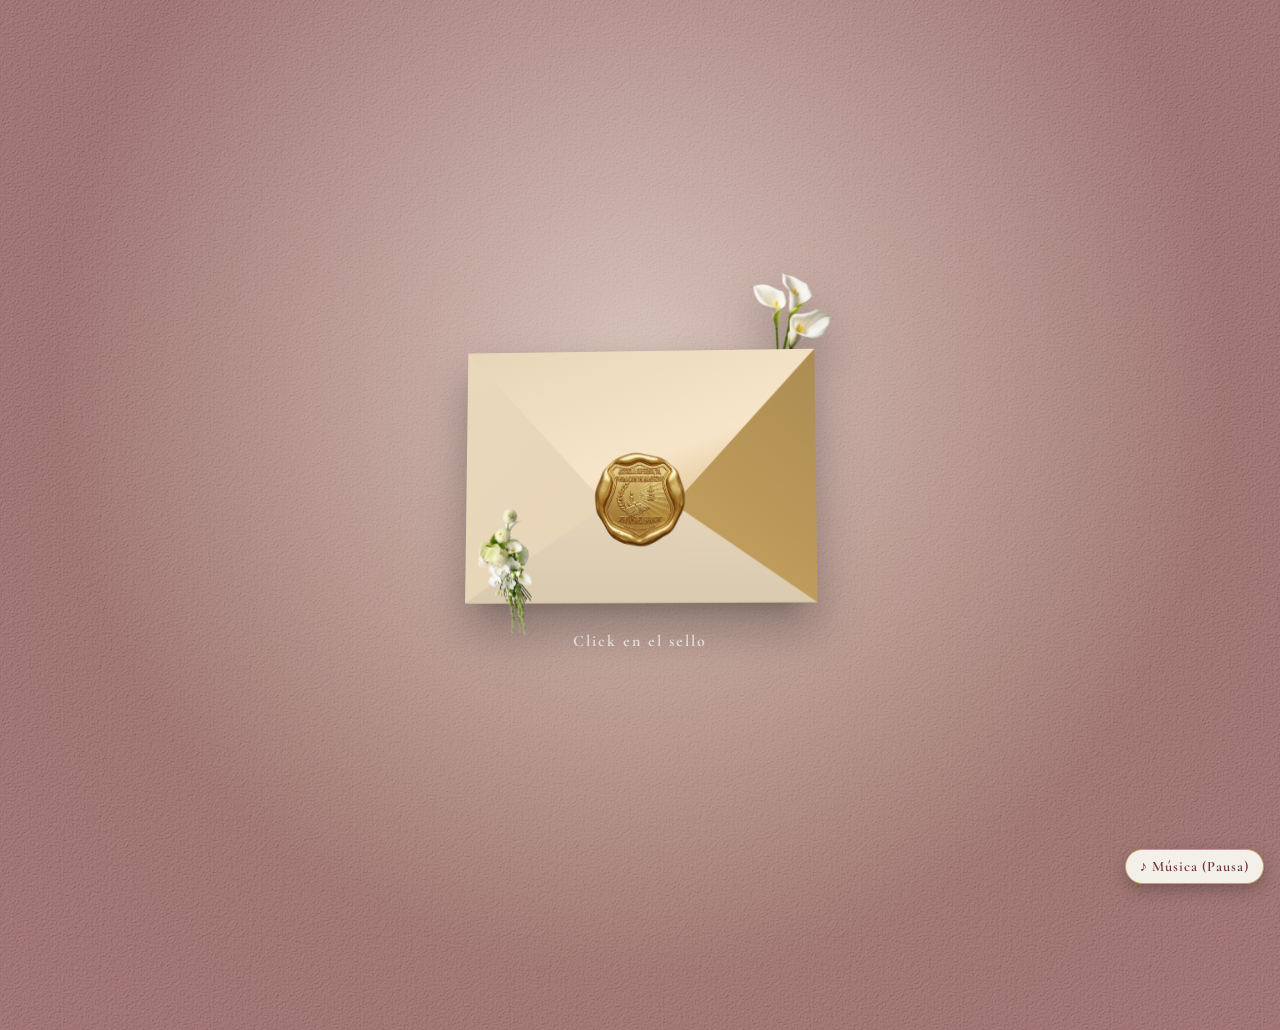
==== commit 32a4d69f: "noveno commit" ====
--- a/index.html
+++ b/index.html
@@ -7,8 +7,7 @@
     <meta property="og:type" content="website">
     <meta property="og:title" content="Una invitación especial">
     <meta property="og:description" content="Te invitamos a ser parte de la Apertura de la Feria Educativa y Productiva.">
-    <meta property="og:image" content="https://jmcn2.github.io/Invitacion-Digital/assets/img/Invitacion.png">
-    <meta property="og:url" content="https://jmcn2.github.io/Invitacion-Digital/">
+    <meta property="og:image" content="https://jmcn2.github.io/Invitacion-Digital/assets/img/Invitacion.png?v=2">    <meta property="og:url" content="https://jmcn2.github.io/Invitacion-Digital/">
     <meta property="og:image:width" content="1200">
     <meta property="og:image:height" content="630">
 
@@ -43,6 +42,7 @@
                         <span class="letter-subtitle">
                             Feria Educativa y Productiva
                         </span>
+                        <img src="assets/img/escudo esfm.png" class="letter-image" alt="Emblema Feria Educativa y Productiva">
                     </div>
                 </div>
 
@@ -63,7 +63,7 @@
 
         </div>
 
-        <p class="scene-caption">Una experiencia especial te espera</p>
+        <p class="scene-caption"> <strong>Click en el sello</strong> </p>
 
     </main>
 
--- a/style.css
+++ b/style.css
@@ -141,7 +141,7 @@
     position: absolute;
 
     width: 88%;
-    height: 92%;
+    height: 95%;
 
     left: 6%;
     bottom: 3%;
@@ -168,11 +168,15 @@
 }
 
 .letter-content {
-    position: absolute;
-    top: 15%;
-    left: 0;
+    position: relative;
     width: 100%;
-
+    height: 100%;
+    padding: clamp(12px, 3vw, 22px) clamp(10px, 2.5vw, 22px);
+    display: flex;
+    flex-direction: column;
+    align-items: center;
+    justify-content: flex-start;
+    gap: clamp(4px, 1.2vw, 10px);
     text-align: center;
     color: var(--gold);
 }
@@ -180,14 +184,26 @@
 .letter-title {
     display: block;
     font-family: 'Great Vibes', cursive;
-    font-size: clamp(22px, 5vw, 36px);
+    font-size: clamp(20px, 4.8vw, 34px);
+    line-height: 1.1;
 }
 
 .letter-subtitle {
     display: block;
-    font-size: clamp(14px, 3vw, 20px);
-    letter-spacing: 2px;
-    margin-top: 10px;
+    font-size: clamp(12px, 2.8vw, 18px);
+    letter-spacing: clamp(1px, 0.4vw, 2px);
+    line-height: 1.2;
+}
+
+.letter-image {
+    width: 90%;
+    max-width: 130px;
+    max-height: 275px;
+    height: auto;
+    object-fit: contain;
+    margin-top: 2px;
+    border-radius: 4px;
+    pointer-events: none;
 }
 
 
@@ -448,16 +464,11 @@
 
 .scene-caption {
     margin-top: 28px;
-
     font-family: 'Cormorant Garamond', serif;
-
     font-size: 16px;
     letter-spacing: 2px;
-
-    color: #62664f;
-
+    color: var(--cream);
     text-align: center;
-
     transition: opacity .5s ease;
 }
 
@@ -469,6 +480,9 @@
 .envelope-wrapper.open .flap {
     transform: rotateX(180deg);
     z-index: 0;
+}
+.envelope-wrapper.open .seal-hint {
+    opacity: 0;
 }
 
 .envelope-wrapper.open .seal-button {
@@ -504,7 +518,6 @@
 ================================= */
 
 @media (max-width: 600px) {
-
     .scene {
         padding: 20px 12px;
     }
@@ -524,7 +537,6 @@
 }
 
 @media (max-width: 360px) {
-
     .envelope-wrapper {
         width: 96vw;
     }
